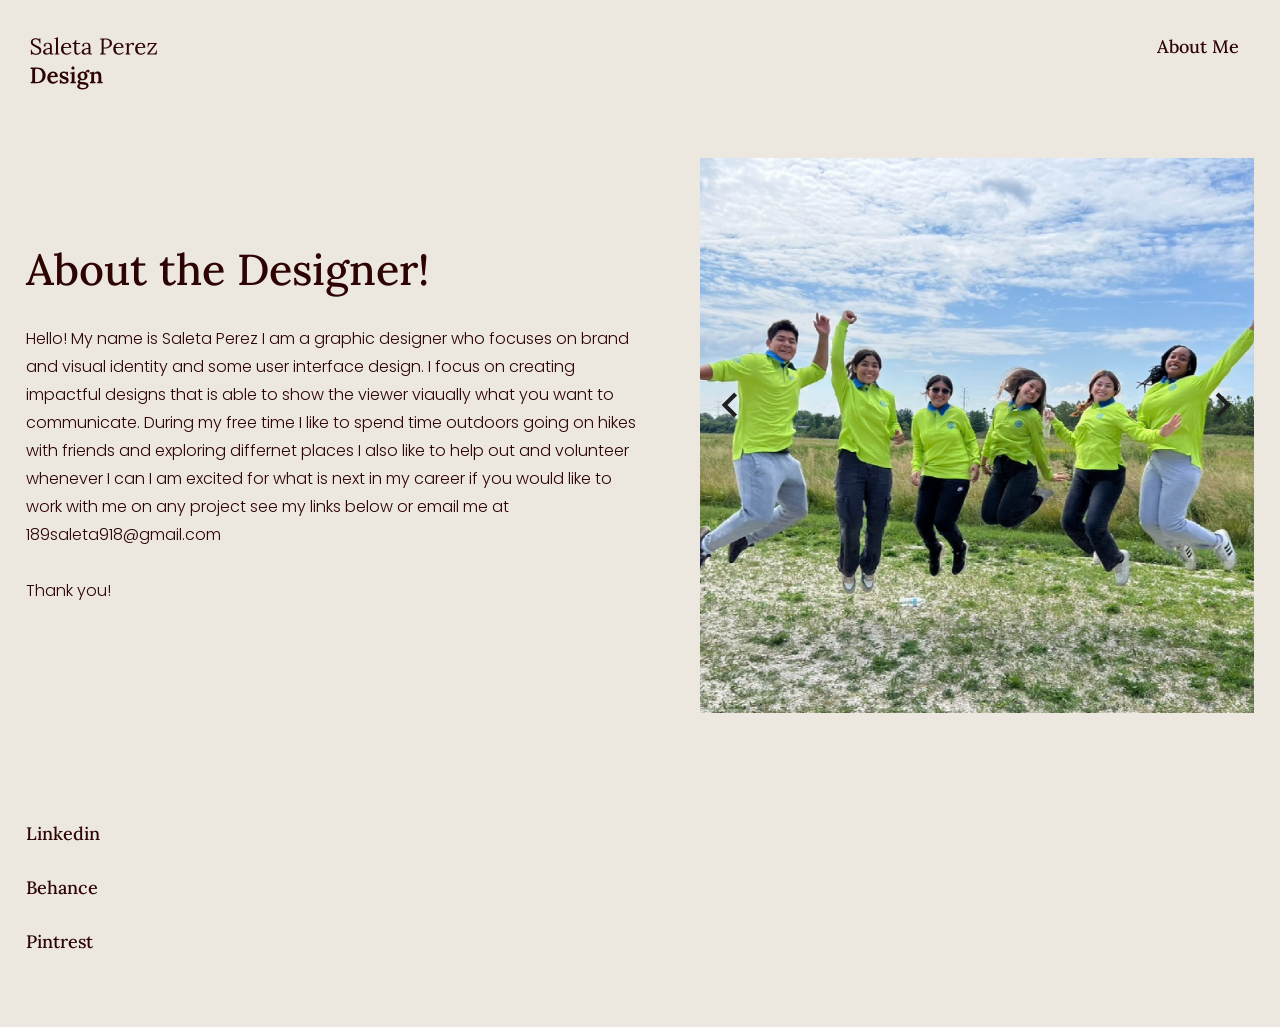
==== aboutme.html @ 50179403 "initial upload" ====
<!DOCTYPE html>
<html lang="en">

<head>
    <meta charset="UTF-8">
    <meta name="viewport" content="width=device-width, initial-scale=1">
    <title>Saleta Perez Portfolio</title>
    <link href="styles/main.css" type="text/css" rel="stylesheet">
    <link rel = "stylesheet" media = "screen and (min-width: 601px) and (max-width: 999px)" href = "styles/tablet.css">
    <link rel = "stylesheet" media = "screen and (max-width: 600px)" href = "styles/mobile.css">
    <link href="https://fonts.googleapis.com/css2?family=Parastoo:wght@400..700&family=Poppins:ital,wght@0,100;0,200;0,300;0,400;0,500;0,600;0,700;0,800;0,900;1,100;1,200;1,300;1,400;1,500;1,600;1,700;1,800;1,900&display=swap" rel="stylesheet">
    <link href="styles/layout.css" rel="stylesheet">
<link href="styles/motion.css" rel="stylesheet">
</head> 
<body class="about-page">

    <!-- header -->

    <header>
        <a href="index.html"> 
        <img class= "logo-img" src="assets/logo.svg" alt="logo">
        </a>
        <nav>
            <a href="aboutme.html">About Me</a>
        </nav>
        <img src="assets/hamburger-menu-btn.svg" class="hamburger-button" alt="image">
        <div class = "mobile-overlay">
            <img src="assets/close.svg" class="close-button" alt="image">
            <div class="overlay-nav">
                <a href="eldorado.html">El Dorado</a>
                <a href="soundscape.html">Sound Scape</a>
                <a href="crystalspa.html">Crystal Spa</a>
                <a href="marigold.html">Marigold Cafe</a>
                <a href="blossom.html">Blossom</a>
                <a href="aboutme.html">About Me</a>
            </div> 
        </div>
    </header>

    <main class="about-layout">
      <div class="container">
        <div class="aboutme-info">
        <h1>About the Designer!</h1>
        <p class="about-copy">Hello! My name is Saleta Perez I am a graphic designer who focuses on brand and visual identity and some user interface design. 
            I focus on creating impactful designs that is able to show the viewer viaually what you want to communicate. During my free time 
            I like to spend time outdoors going on hikes with friends and exploring differnet places I also like to help out and volunteer whenever I can
            I am excited for what is next in my career if you would like to work with me on any project see my links below or email me at 189saleta918@gmail.com<br><br>  

            Thank you!<br><br>
        </p>
        </div>
    </div>   

    <div class="carousel">
        <img src="assets/img3.png" class="carousel-images" alt="image">
        <img src="assets/left.svg" class="prev" alt="image">
        <img src="assets/right.svg" class="next" alt="image">
    </div>

   

    </main>

    <!-- footer -->

    <footer>
        <div class="footer-container">
            <p><a href="https://www.linkedin.com/in/saleta-perez-a75803266" target="_blank">Linkedin</a></p>
            <p><a href="https://www.behance.net/saletaperez" target="_blank">Behance</a></p>
            <p><a href="https://www.pinterest.com/189saleta918/" target="_blank">Pintrest</a></p>

        </div>
    </footer>

    <script src="js/script.js"></script>
  

<script src="js/motion.js"></script>
</body>

</html>
---- styles/main.css ----
* {box-sizing: border-box; font-family: "poppins", sans-serif; font-weight: 400;}
* {box-sizing: border-box; font-family: "Parastoo", sans-serif; font-weight: 500;}


body {
    background-color: #ECE7DF;
    color: #2D0402;
    margin: 0;
    padding: 0;
}


/* heading */

h1 {
    font-family: "Parastoo";
    display: flex;
    font-size: 80px;  
    color:#2D0402;
}

h2 {
    font-family: "Poppins";
    font-size: larger;
    font-weight: 300;
    color:#2D0402;
}

h3 {
    font-family: "Parastoo";
    display: flex;
    font-size: 30px;  
    color:#2D0402;
}


p {
    font-family: "Poppins";
    font-size: small;
    font-weight: 400;
    color:#5c5c5c;
}

a {
    font-size: larger;
    color:#2D0402;
    text-decoration: none;
}



/* header and nav */

header {
    display: flex;
    justify-content: space-between;
    position: sticky;
    top: 0;
    z-index: 5000;
    height: 110px;
    background-color: #ECE7DF;
    text-align: right;
    padding: 30px 2%;
}

.logo-img {
    display: flex;
    justify-content: center;
    padding-left: 0;
    width: 45%;
}

nav {
    width: 8%;
    height: 30px;
    justify-content: space-between;
    text-align: right;
}

nav a {
    align-items: center;
    text-decoration: none;
    color: #2D0402;
    padding-right: 15px;
    font-weight:500;
    font-size: x-large;
}

.hamburger-button {
    display: none; 
}

.mobile-overlay {
    display: none;
}



/* portfolio main page */

h2 a {
    line-height: 40%;
}

.portfolio{
    display: flex;
    padding: 20% 2%;
    gap: 13px;

}

.projects{
    width: 100%;
    text-align: left;
   
}

.projects img{
    display: flex;
    justify-content: center;
    width: 100%;
    height: auto;
    padding: 1px;
}

.portfolio-grid{
    display: grid;
    grid-template-columns: auto auto;
    gap: 50px;
    padding: 5%;
}

/* el dorado */

.container{
    display: flex;
    justify-content: center;
    gap: 50px;
    width: 100%;
    display:flex;
    
}

.bg-img{
    width: 100%;
    height: 800px;
}


.pro1-img{
    display: flex;
    padding: 50px 2%;
    width: 100%;
    height: 700px;
    gap: 20px;
}


.pro1mc-img{
    padding: 5px 2%;
    width: 100%;
    height: 1000px;
}


.project-info{
    padding-right: 3%;
    text-align: left;

}

.text-box{
    gap: 50px;
}

.text-info{
    display: flex;
    justify-content: space-between;
    flex-direction: row;
}

.text-left, .text-right{
    gap: 50px;
    width: 100%;
}

.additional-text{
    display: none;
    gap: 50px;
}



/* sound scape */

.pro2-img{
    display: flex;
    padding: 5px 2%;
    width: 100%;
    height: 1000px;
}


.pro2mc-img{
    padding: 5px 2%;
    width: 100%;
    height: 1500px;
}
    




/* about me */


.aboutme-info{
    padding: 30px;
}

.carousel {
    display: flex;
    position: relative;
    width: 600px;
    margin: 15px auto;
}

.carousel-images {
    position: relative;
    display: block;
    width: 100%;
}

.prev, .next {
    position: absolute;
    top: 40%;
    width: 50px;
    height: 50px;
    cursor: pointer;
}

.prev {
    left: 5px;
}

.next {
    right: 5px;
}



/* footer and icons */

footer {
    height: 250px;
    padding: 30px 2%;
    background: #ECE7DF; 
}

footer a {
    display: flex;
    text-align: left;
    flex-direction: column;
    font-size: x-large;
    text-decoration: none;
    line-height: 50%;
    padding: 8px;
}

.footer-container {
    display: flex;
    flex-direction: column;
    text-align: right;
    justify-content: space-between;
    padding-bottom: 3%;
}

.icons {
    width: 10%;
}
---- styles/tablet.css ----
/* heading */

h1 {
    display: flex;
    padding-top: 40px;
    font-size: 40px;  
}

h2 {
    font-size: medium;
    font-weight: 300;
}

p {
    font-size: small;
}

a {
    font-size: larger;
}


/* header and nav */

header {
    padding: 30px 2%;
    width: 100%;
}

.logo-img {
    padding-left: 10px;
    width: 50%;
}

nav {
    width: 40%;
}

nav a {
    padding-right: 15px;
    font-size: large;
}



/* el dorado */


.container{
    width: 1000px;
    gap: 30px;
}

.bg-img{
    width: 50%;
    height: 500px;
}


.project-info{
    padding-right: 3%;
    text-align: left;

}


.pro1-img{
    display: flex;
    padding: 30px 2%;
    width: 90%;
    height: 500px;
}


.pro1mc-img{
    padding: 30px 2%;
    width: 100%;
    height: 800px;
}

/* sound scape */

.pro2-img{
    padding: 30px 2%;
    width: 100%;
    height: 750px;
}


.pro2mc-img{
    padding: 30px 2%;
    width: 100%;
    height: 500px;
}


/* footer and icons */

footer {
    height: 270px;
    width: 100%;
    padding: 30px 2%;
}

footer a {
    font-size: large;
}

.footer-container { 
    padding-bottom: 3%;
}

.icons {
    width: 20%;
}
---- styles/mobile.css ----
/* heading */

h1 {
    font-size: 50px;  
}

h2 {
    font-size: larger;
}

p {
    font-size: small;
}

a {
    font-size: larger;
}


/* header and nav */

header {
    padding: 30px 2%;
    height: 100px;
    width: 500px;
}

.logo-img {
    padding-left: 0;
    width: 40%;
}

nav {
    width: 25%;
    display: none;
}

nav a {
    padding-right: 15px;
    font-size: medium;
}

.hamburger-button {
    display: block; 
    width: 10%;
}

.mobile-overlay {
    display: flex;
    justify-content: center;

    position: fixed;
    top: 0;
    left: 0;
    width: 100%;
    height: 100vh;

    background: #ECE7DF;
    z-index: 1000;

    transform: translateX(100%);
    transition: transform 0.5s ease;
}

.overlay-open {
    transform: translateX(0);
}

.mobile-overlay a {
    font-size: x-large;
    color: black;
}

.close-button {
    width: 10%;
    position: fixed;
    top: 33px;
    right: 21px;
    
}

.overlay-nav {
    display: flex;
    flex-direction: column;
    justify-content: center;
    text-align: center;
    gap: 10px;
}


/* portfolio main page */


.portfolio{
    display: flex;
    flex-direction: column;
    align-items: center;
    justify-content: center;
    padding: 5%;
    width: 500px;
    height: 100%;

}

.projects{
    width: 100%;
   
}

.projects img{
    width: 100%;
    height: auto;
    padding: 1px;
}

.portfolio-grid{
    padding: 5%;
    display: flex;
    flex-direction: column;
}


/* el dorado */

.container{
    display: flex;
    flex-direction: column;
    align-items: center;
    padding: 5%;
    width: 100%;    
}

.bg-img{
    width: 100%;
    height: 100%;
}

.pro1-img{
    padding: 5px ;
    width: 100%;
    height: 400px;
    gap: 20px;
}

.pro2-img{
    padding: 5px;
    width: 100%;
    height: 400px;
    gap: 20px;
}



.pro1mc-img{
    padding: 5px;
    width: 100%;
    height: 100%;
}


.project-info{
    padding-right: 3%;
    text-align: left;

}






/* about me */


.aboutme-info{
    padding: 30px;
}

.carousel {
    display: flex;
    position: relative;
    width: 400px;
    margin: 15px auto;
}

.carousel-images {
    position: relative;
    padding-bottom: 30px;
    display: block;
    width: 100%;
}


/* footer and icons */

footer {
    height: 200px;
    width: 500px;
    padding: 30px 2%;
}

footer a {
    font-size: medium;

}

.footer-container { 
    padding-bottom: 3%;
}

.icons {
    width: 20%;
}
---- styles/layout.css ----
/* Shared page edges for the home and about pages. */
:is(.home-page,.about-page) {
  --page-gutter: 2%;
  --page-max: none;
}
:is(.home-page,.about-page) > footer,
.home-page > .portfolio-grid,
.about-page > .about-layout {
  box-sizing: border-box;
  width: calc(100% - 2 * var(--page-gutter));
  max-width: var(--page-max);
  margin-inline: auto;
  padding-inline: 0;
}
:is(.home-page,.about-page) footer a { padding-inline: 0; }
.home-page > .portfolio-grid {
  grid-template-columns: repeat(2, minmax(0, 1fr));
  gap: 50px;
  padding-block: 48px;
}
.home-page a.projects {
  display: block;
  min-width: 0;
  width: 100%;
  font-size: 1rem;
  text-decoration: none;
}
.home-page .projects img { padding: 0; }
.home-page .projects h2 {
  font-size: 24px;
  margin: 16px 0 6px;
}
.home-page .projects p { margin: 0; }
.home-page a.projects:focus-visible {
  outline: 2px solid currentColor;
  outline-offset: 8px;
}
.about-page .about-layout {
  display: grid;
  grid-template-columns: minmax(0, 1.1fr) minmax(0, 1fr);
  gap: clamp(32px, 5vw, 80px);
  align-items: center;
  padding-block: 48px 64px;
}
.about-page .about-layout > .container {
  display: block;
  width: 100%;
  min-width: 0;
  padding: 0;
}
.about-page .aboutme-info { padding: 0; }
.about-page .aboutme-info h1 {
  font-size: clamp(40px, 4.5vw, 68px);
  line-height: 1.1;
  margin: 0 0 24px;
  padding: 0;
}
.about-page .about-copy {
  font-family: 'Poppins', sans-serif;
  font-size: 16px;
  font-weight: 300;
  line-height: 1.75;
  color: inherit;
  margin: 0;
}
.about-page .about-layout > .carousel {
  width: 100%;
  min-width: 0;
  max-width: none;
  margin: 0;
}
.about-page .carousel-images {
  width: 100%;
  height: auto;
  padding: 0;
}
@media (max-width: 999px) {
  :is(.home-page,.about-page) { --page-gutter: 2%; }
  .home-page > .portfolio-grid { gap: 32px; }
  .about-page .about-layout { gap: 32px; align-items: start; }
  .about-page .about-copy { font-size: 14px; }
}
@media (max-width: 600px) {
  :is(.home-page,.about-page) { --page-gutter: 2%; }
  .home-page > .portfolio-grid {
    display: grid;
    grid-template-columns: minmax(0, 1fr);
    gap: 36px;
    padding-block: 24px;
  }
  .home-page .projects h2 { font-size: 22px; }
  .about-page .about-layout {
    grid-template-columns: minmax(0, 1fr);
    gap: 32px;
    padding-block: 24px 40px;
  }
}

/* Keep the original header geometry, with a responsive viewport width. */
:is(.home-page,.about-page) > header {
  width: 100%;
  max-width: none;
  margin-inline: 0;
  padding-left: 2%;
  padding-right: 2%;
}

@media (max-width: 600px) {
  :is(.home-page,.about-page) { --page-gutter: calc(2% + 10px); }
  :is(.home-page,.about-page) > header {
    padding-left: var(--page-gutter);
    padding-right: var(--page-gutter);
  }
}
---- styles/motion.css ----
/* Motion adds feedback without changing the established layout or palette. */
:root { --motion-ease: cubic-bezier(.16,1,.3,1); }
.portfolio-grid > a.projects {
  transition: transform 450ms var(--motion-ease);
}
.portfolio-grid > a.projects h2 {
  text-decoration: underline;
  text-decoration-color: transparent;
  text-underline-offset: 6px;
  text-decoration-thickness: 1px;
  transition: text-decoration-color 250ms ease;
}
nav a, footer a {
  transition: opacity 200ms ease;
}
:is(.hamburger-button,.close-button,.prev,.next) {
  cursor: pointer;
  transition: transform 250ms var(--motion-ease), opacity 200ms ease;
}
.about-page .carousel { isolation: isolate; }
.about-page .carousel-outgoing {
  position: absolute;
  inset: 0;
  width: 100%;
  height: 100%;
  padding: 0;
  object-fit: contain;
  pointer-events: none;
  z-index: 1;
}
.about-page .carousel :is(.prev,.next) { z-index: 2; }
:is(a,[role='button']):focus-visible {
  outline: 2px solid currentColor;
  outline-offset: 5px;
}
@media (hover: hover) {
  .portfolio-grid > a.projects:hover { transform: translateY(-6px); }
  .portfolio-grid > a.projects:hover h2 { text-decoration-color: currentColor; }
  nav a:hover, footer a:hover { opacity: .6; }
  :is(.hamburger-button,.close-button,.prev,.next):hover { transform: scale(1.08); }
}
@media (prefers-reduced-motion: reduce) {
  .portfolio-grid > a.projects,
  .portfolio-grid > a.projects h2,
  nav a, footer a,
  .mobile-overlay,
  :is(.hamburger-button,.close-button,.prev,.next) { transition: none; }
  .portfolio-grid > a.projects:hover,
  :is(.hamburger-button,.close-button,.prev,.next):hover { transform: none; }
}
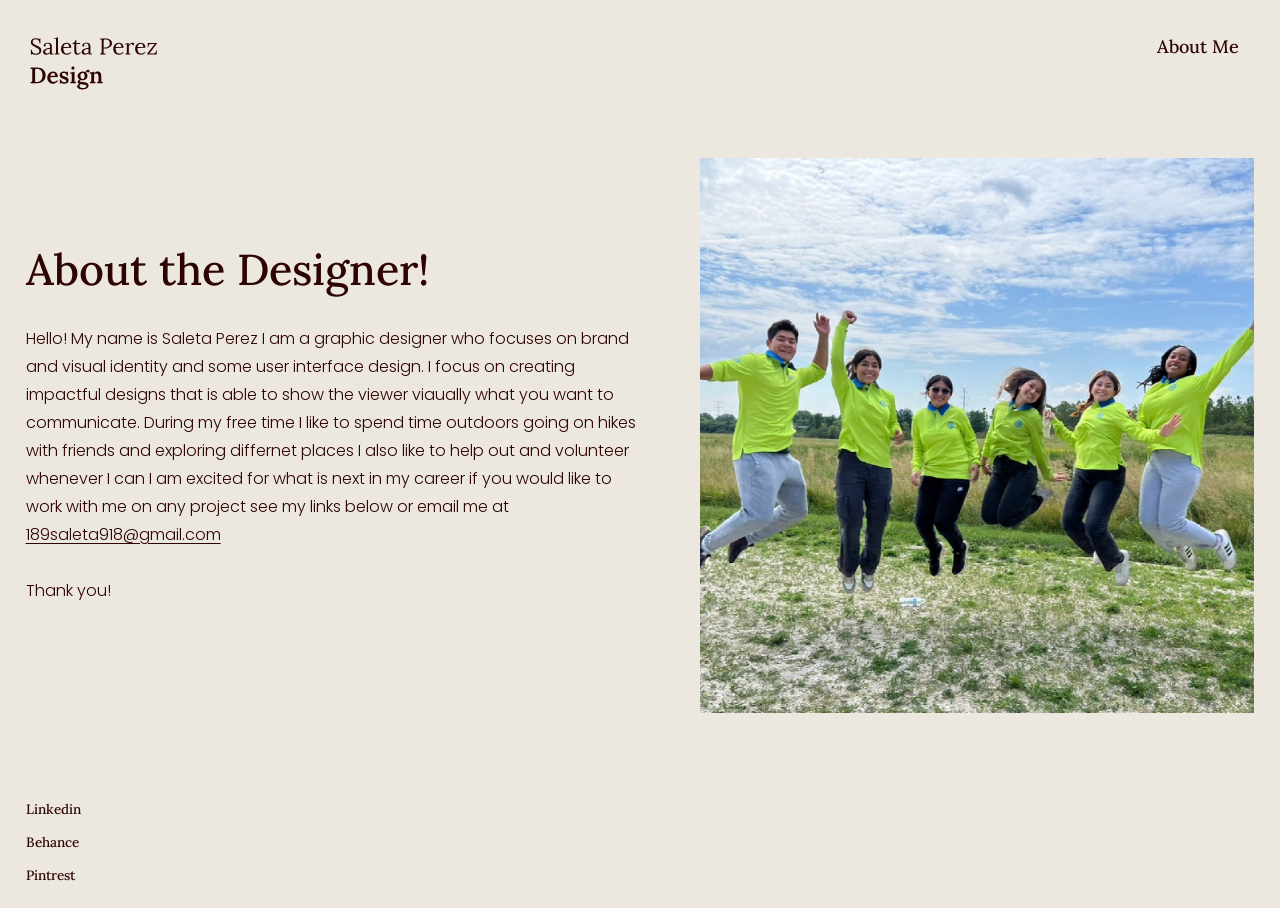
==== commit a48fc637: "Refine navigation, mobile spacing, footer, and About carousel" ====
--- a/aboutme.html
+++ b/aboutme.html
@@ -1,81 +1,67 @@
 <!DOCTYPE html>
+
 <html lang="en">
+<head>
+<meta charset="utf-8"/>
+<meta content="width=device-width, initial-scale=1" name="viewport"/>
+<title>Saleta Perez Portfolio</title>
+<link href="styles/main.css" rel="stylesheet" type="text/css"/>
+<link href="styles/tablet.css" media="screen and (min-width: 601px) and (max-width: 999px)" rel="stylesheet"/>
+<link href="styles/mobile.css" media="screen and (max-width: 600px)" rel="stylesheet"/>
+<link href="https://fonts.googleapis.com/css2?family=Parastoo:wght@400..700&amp;family=Poppins:ital,wght@0,100;0,200;0,300;0,400;0,500;0,600;0,700;0,800;0,900;1,100;1,200;1,300;1,400;1,500;1,600;1,700;1,800;1,900&amp;display=swap" rel="stylesheet"/>
+<link href="styles/layout.css" rel="stylesheet"/>
+<link href="styles/motion.css" rel="stylesheet"/>
+</head>
+<body class="about-page">
+<!-- header -->
+<header>
+<a href="index.html">
+<img alt="logo" class="logo-img" src="assets/logo.svg"/>
+</a>
+<nav>
+<a href="aboutme.html">About Me</a>
+</nav>
+<img alt="image" class="hamburger-button" src="assets/hamburger-menu-btn.svg"/>
+<div class="mobile-overlay">
+<img alt="image" class="close-button" src="assets/close.svg"/>
+<div class="overlay-nav">
+<a href="eldorado.html">El Dorado</a>
+<a href="soundscape.html">Sound Scape</a>
+<a href="crystalspa.html">Crystal Spa</a>
+<a href="marigold.html">Marigold Cafe</a>
+<a href="blossom.html">Blossom</a>
+<a href="aboutme.html">About Me</a>
+</div>
+</div>
+</header>
+<main class="about-layout">
+<div class="container">
+<div class="aboutme-info">
+<h1>About the Designer!</h1>
+<p class="about-copy">Hello! My name is Saleta Perez I am a graphic designer who focuses on brand and visual identity and some user interface design.
+            I focus on creating impactful designs that is able to show the viewer viaually what you want to communicate. During my free time
+            I like to spend time outdoors going on hikes with friends and exploring differnet places I also like to help out and volunteer whenever I can
+            I am excited for what is next in my career if you would like to work with me on any project see my links below or email me at <a href="mailto:189saleta918@gmail.com">189saleta918@gmail.com</a><br/><br/>
 
-<head>
-    <meta charset="UTF-8">
-    <meta name="viewport" content="width=device-width, initial-scale=1">
-    <title>Saleta Perez Portfolio</title>
-    <link href="styles/main.css" type="text/css" rel="stylesheet">
-    <link rel = "stylesheet" media = "screen and (min-width: 601px) and (max-width: 999px)" href = "styles/tablet.css">
-    <link rel = "stylesheet" media = "screen and (max-width: 600px)" href = "styles/mobile.css">
-    <link href="https://fonts.googleapis.com/css2?family=Parastoo:wght@400..700&family=Poppins:ital,wght@0,100;0,200;0,300;0,400;0,500;0,600;0,700;0,800;0,900;1,100;1,200;1,300;1,400;1,500;1,600;1,700;1,800;1,900&display=swap" rel="stylesheet">
-    <link href="styles/layout.css" rel="stylesheet">
-<link href="styles/motion.css" rel="stylesheet">
-</head> 
-<body class="about-page">
+            Thank you!<br/><br/>
+</p>
+</div>
+</div>
+<div class="carousel">
+<img alt="image" class="carousel-images" src="assets/img3.png"/>
 
-    <!-- header -->
 
-    <header>
-        <a href="index.html"> 
-        <img class= "logo-img" src="assets/logo.svg" alt="logo">
-        </a>
-        <nav>
-            <a href="aboutme.html">About Me</a>
-        </nav>
-        <img src="assets/hamburger-menu-btn.svg" class="hamburger-button" alt="image">
-        <div class = "mobile-overlay">
-            <img src="assets/close.svg" class="close-button" alt="image">
-            <div class="overlay-nav">
-                <a href="eldorado.html">El Dorado</a>
-                <a href="soundscape.html">Sound Scape</a>
-                <a href="crystalspa.html">Crystal Spa</a>
-                <a href="marigold.html">Marigold Cafe</a>
-                <a href="blossom.html">Blossom</a>
-                <a href="aboutme.html">About Me</a>
-            </div> 
-        </div>
-    </header>
-
-    <main class="about-layout">
-      <div class="container">
-        <div class="aboutme-info">
-        <h1>About the Designer!</h1>
-        <p class="about-copy">Hello! My name is Saleta Perez I am a graphic designer who focuses on brand and visual identity and some user interface design. 
-            I focus on creating impactful designs that is able to show the viewer viaually what you want to communicate. During my free time 
-            I like to spend time outdoors going on hikes with friends and exploring differnet places I also like to help out and volunteer whenever I can
-            I am excited for what is next in my career if you would like to work with me on any project see my links below or email me at 189saleta918@gmail.com<br><br>  
-
-            Thank you!<br><br>
-        </p>
-        </div>
-    </div>   
-
-    <div class="carousel">
-        <img src="assets/img3.png" class="carousel-images" alt="image">
-        <img src="assets/left.svg" class="prev" alt="image">
-        <img src="assets/right.svg" class="next" alt="image">
-    </div>
-
-   
-
-    </main>
-
-    <!-- footer -->
-
-    <footer>
-        <div class="footer-container">
-            <p><a href="https://www.linkedin.com/in/saleta-perez-a75803266" target="_blank">Linkedin</a></p>
-            <p><a href="https://www.behance.net/saletaperez" target="_blank">Behance</a></p>
-            <p><a href="https://www.pinterest.com/189saleta918/" target="_blank">Pintrest</a></p>
-
-        </div>
-    </footer>
-
-    <script src="js/script.js"></script>
-  
-
+</div>
+</main>
+<!-- footer -->
+<footer>
+<div class="footer-container">
+<p><a href="https://www.linkedin.com/in/saleta-perez-a75803266" target="_blank">Linkedin</a></p>
+<p><a href="https://www.behance.net/saletaperez" target="_blank">Behance</a></p>
+<p><a href="https://www.pinterest.com/189saleta918/" target="_blank">Pintrest</a></p>
+</div>
+</footer>
+<script src="js/script.js"></script>
 <script src="js/motion.js"></script>
 </body>
-
-</html>+</html>
--- a/styles/main.css
+++ b/styles/main.css
@@ -277,4 +277,51 @@
 
 .icons {
     width: 10%;
-}+}
+/* Desktop navigation should fit its label instead of a narrow percentage. */
+@media (min-width: 1000px) {
+    header > nav {
+        width: auto;
+        flex: 0 0 auto;
+    }
+    header > nav > a {
+        white-space: nowrap;
+    }
+}
+
+/* Compact footer rhythm shared by every page. */
+body > footer {
+    height: auto;
+    min-height: 0;
+    padding-top: 20px;
+    padding-bottom: 20px;
+}
+body > footer .footer-container {
+    gap: 8px;
+    padding-top: 0;
+    padding-bottom: 0;
+}
+body > footer .footer-container p { margin: 0; }
+body > footer a {
+    padding-top: 0;
+    padding-bottom: 0;
+    font-size: 16px;
+    line-height: 1.4;
+}
+@media (max-width:600px) {
+    body > footer a { font-size: 14px; }
+}
+
+/* Footer links align to the same page inset as the main content. */
+body > footer .footer-container {
+    text-align: left;
+    align-items: flex-start;
+}
+body > footer a {
+    padding-left: 0;
+    padding-right: 0;
+    font-size: 18px;
+}
+@media (max-width:600px) {
+    body > footer a { font-size: 16px; }
+}
--- a/styles/mobile.css
+++ b/styles/mobile.css
@@ -213,4 +213,39 @@
 
 .icons {
     width: 20%;
-}+}
+/* Let the sticky phone header reserve its full rendered height in page flow. */
+body > header {
+    box-sizing: border-box;
+    position: sticky;
+    top: 0;
+    width: 100%;
+    height: auto;
+    min-height: 100px;
+    align-items: center;
+    flex-shrink: 0;
+}
+body > header > a { line-height: 0; }
+body > header > .hamburger-button {
+    align-self: center;
+    height: auto;
+    object-fit: contain;
+}
+html { scroll-padding-top: calc(var(--mobile-header-height, 100px) + 16px); }
+
+/* Start the phone menu near the top, with every link horizontally centered. */
+.mobile-overlay {
+    align-items: flex-start;
+    justify-content: center;
+    height: 100dvh;
+    padding: calc(var(--mobile-header-height, 100px) + 16px) 24px 32px;
+    overflow-y: auto;
+}
+.mobile-overlay .overlay-nav {
+    flex: 0 0 auto;
+    width: 100%;
+    justify-content: flex-start;
+    align-items: center;
+    text-align: center;
+    gap: 14px;
+}
--- a/styles/layout.css
+++ b/styles/layout.css
@@ -112,3 +112,12 @@
     padding-right: var(--page-gutter);
   }
 }
+
+/* Match project-title weight and keep About links on the body-text scale. */
+.home-page .projects h2 { font-family: 'Parastoo', serif; font-weight: 500; }
+.about-page .about-copy a {
+  font: inherit;
+  color: inherit;
+  text-decoration: underline;
+  text-underline-offset: 3px;
+}
--- a/styles/motion.css
+++ b/styles/motion.css
@@ -3,13 +3,7 @@
 .portfolio-grid > a.projects {
   transition: transform 450ms var(--motion-ease);
 }
-.portfolio-grid > a.projects h2 {
-  text-decoration: underline;
-  text-decoration-color: transparent;
-  text-underline-offset: 6px;
-  text-decoration-thickness: 1px;
-  transition: text-decoration-color 250ms ease;
-}
+.portfolio-grid > a.projects h2 { text-decoration: none; }
 nav a, footer a {
   transition: opacity 200ms ease;
 }
@@ -35,7 +29,6 @@
 }
 @media (hover: hover) {
   .portfolio-grid > a.projects:hover { transform: translateY(-6px); }
-  .portfolio-grid > a.projects:hover h2 { text-decoration-color: currentColor; }
   nav a:hover, footer a:hover { opacity: .6; }
   :is(.hamburger-button,.close-button,.prev,.next):hover { transform: scale(1.08); }
 }
